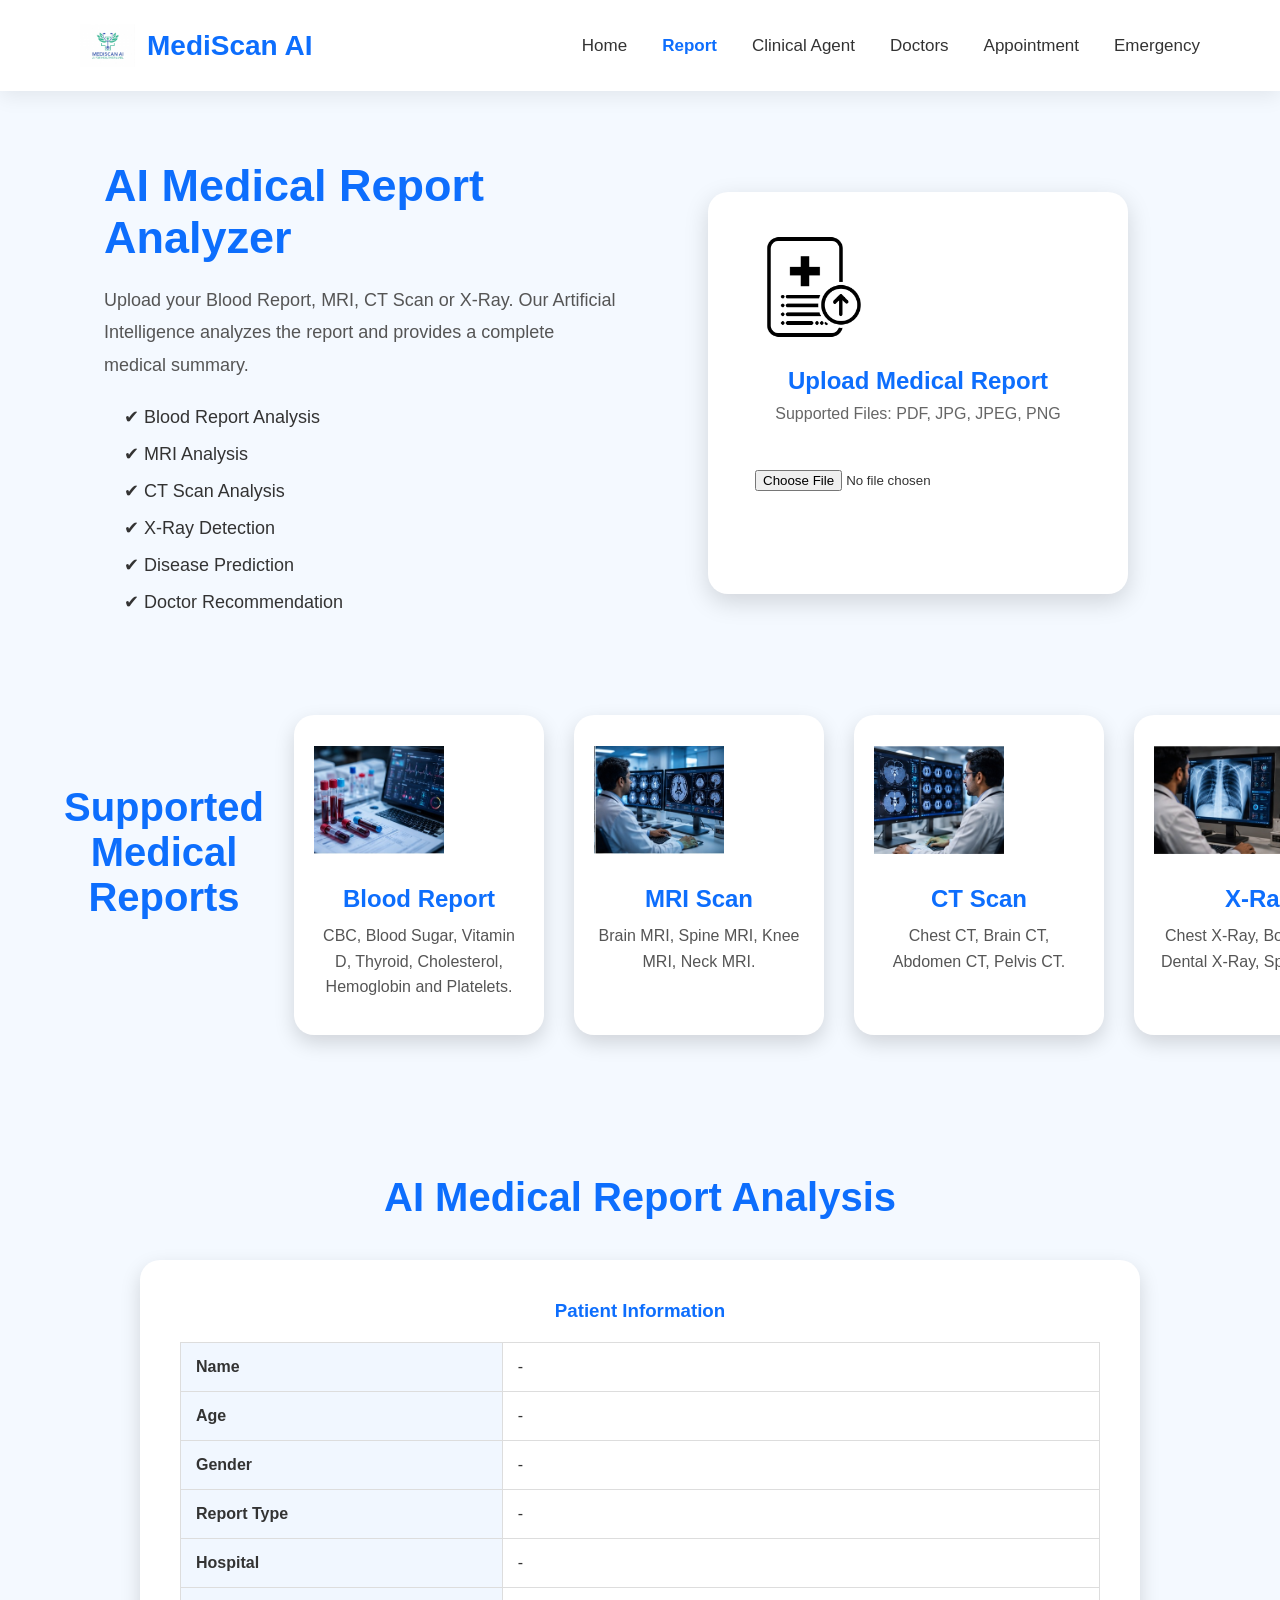
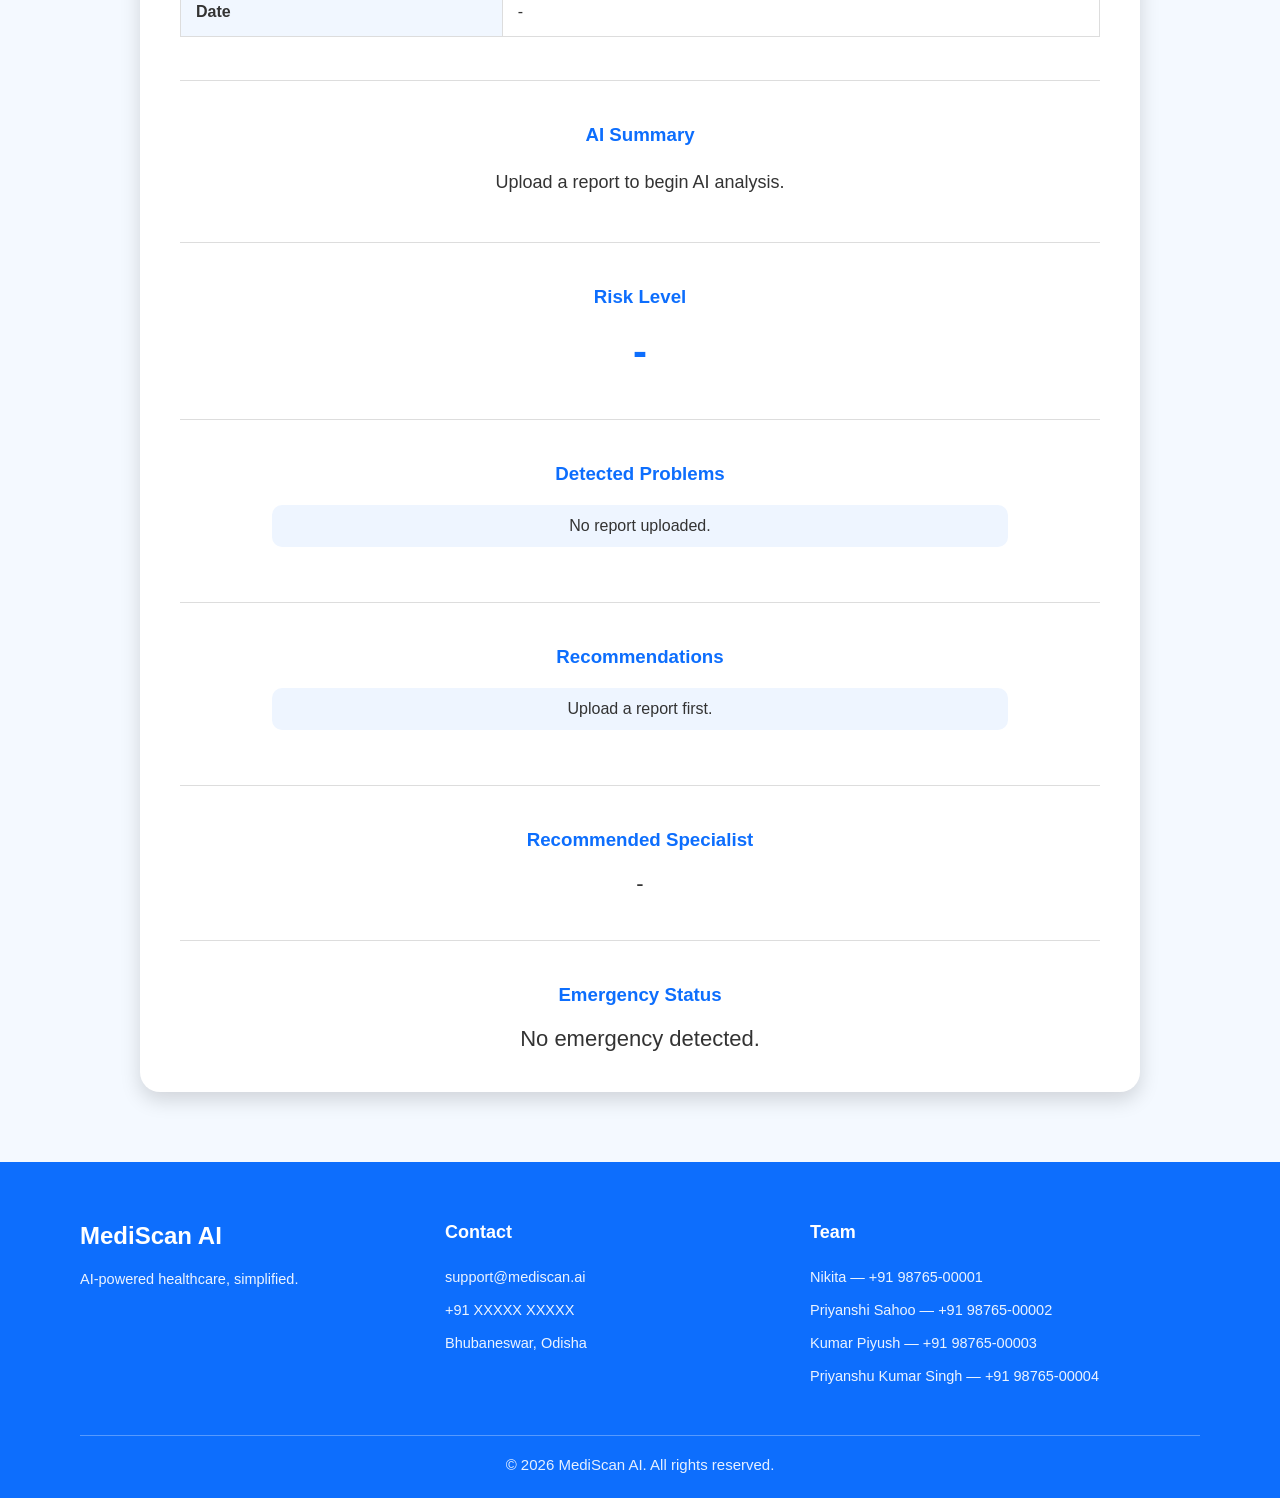
==== resources/static/report.html @ cd5c1b30 "Add MediScan AI project and Docker support" ====
<!DOCTYPE html>
<html lang="en">

<head>

<meta charset="UTF-8">
<meta name="viewport" content="width=device-width, initial-scale=1.0">

<title>MediScan AI | Report Analysis</title>

<link rel="stylesheet" href="css/style.css">
<link rel="stylesheet" href="css/report.css">
<link rel="stylesheet" href="css/animation.css">
<link rel="icon" href="images/favicon.jpg">

</head>

<body>

<!-- ================= NAVBAR ================= -->
<nav>
    <a href="index.html" class="logo">
        <img src="images/logo.png" alt="MediScan Logo">
        <h2>MediScan AI</h2>
    </a>
    <div class="menu">
        <a href="index.html">Home</a>
        <a href="report.html" class="active">Report</a>
        <a href="clinical-agent.html">Clinical Agent</a>
        <a href="doctor.html">Doctors</a>
        <a href="appointment.html">Appointment</a>
        <a href="emergency.html">Emergency</a>
    </div>
</nav>

<section class="report-hero">

<div class="report-left">

<h1>AI Medical Report Analyzer</h1>

<p>

Upload your Blood Report, MRI, CT Scan or X-Ray.

Our Artificial Intelligence analyzes the report and provides a complete medical summary.

</p>

<ul class="report-list">

<li>✔ Blood Report Analysis</li>

<li>✔ MRI Analysis</li>

<li>✔ CT Scan Analysis</li>

<li>✔ X-Ray Detection</li>

<li>✔ Disease Prediction</li>

<li>✔ Doctor Recommendation</li>

</ul>

</div>

<div class="report-right">

<div class="upload-card">

<img src="images/report-upload.png" alt="Upload">

<h2>Upload Medical Report</h2>

<p>

Supported Files:

PDF, JPG, JPEG, PNG

</p>

<input
type="file"
id="reportFile"
accept=".pdf,.jpg,.jpeg,.png"
onchange="showPatientForm()"
>

<br><br>

<div id="patientForm" style="display:none;">

<input
type="text"
id="patientNameInput"
placeholder="Patient Name">

<br><br>

<input
type="number"
id="patientAgeInput"
placeholder="Patient Age">

<br><br>

<select id="patientGenderInput">

<option value="">Select Gender</option>

<option>Male</option>

<option>Female</option>

<option>Other</option>

</select>

<br><br>

<button onclick="uploadReport()">

Analyze Report

</button>

</div>

<br>

<div id="loading" style="display:none;">

<h3>

Analyzing Report...

</h3>

</div>

</div>

</div>

</section>

<!-- ================= SUPPORTED MEDICAL REPORTS ================= -->

<section class="report-features">

    <h2 class="section-title">
        Supported Medical Reports
    </h2>

    <div class="report-container">

        <div class="report-box">
            <img src="images/blood-report-analysis.jpg" alt="Blood Report">
            <h3>Blood Report</h3>
            <p>
                CBC, Blood Sugar, Vitamin D,
                Thyroid, Cholesterol,
                Hemoglobin and Platelets.
            </p>
        </div>

        <div class="report-box">
            <img src="images/mri-scan-analysis.jpg" alt="MRI Scan">
            <h3>MRI Scan</h3>
            <p>
                Brain MRI,
                Spine MRI,
                Knee MRI,
                Neck MRI.
            </p>
        </div>

        <div class="report-box">
            <img src="images/ct-scan-analysis.jpg" alt="CT Scan">
            <h3>CT Scan</h3>
            <p>
                Chest CT,
                Brain CT,
                Abdomen CT,
                Pelvis CT.
            </p>
        </div>

        <div class="report-box">
            <img src="images/xray-analysis.jpg" alt="X-Ray">
            <h3>X-Ray</h3>
            <p>
                Chest X-Ray,
                Bone X-Ray,
                Dental X-Ray,
                Spine X-Ray.
            </p>
        </div>

    </div>

</section>


<!-- ================= AI ANALYSIS RESULT ================= -->

<section class="analysis-result">

    <h2 class="section-title">
        AI Medical Report Analysis
    </h2>

    <div class="result-card">

        <!-- Patient Information -->

        <div class="patient-info">

            <h3>Patient Information</h3>

            <table>

                <tr>
                    <td><b>Name</b></td>
                    <td id="patientName">-</td>
                </tr>

                <tr>
                    <td><b>Age</b></td>
                    <td id="patientAge">-</td>
                </tr>

                <tr>
                    <td><b>Gender</b></td>
                    <td id="patientGender">-</td>
                </tr>

                <tr>
                    <td><b>Report Type</b></td>
                    <td id="reportType">-</td>
                </tr>

                <tr>
                    <td><b>Hospital</b></td>
                    <td id="hospitalName">-</td>
                </tr>

                <tr>
                    <td><b>Date</b></td>
                    <td id="reportDate">-</td>
                </tr>

            </table>

        </div>

        <br>
        <hr>
        <br>

        <!-- AI Summary -->

        <div class="summary">

            <h3>AI Summary</h3>

            <p id="summary">
                Upload a report to begin AI analysis.
            </p>

        </div>

        <br>
        <hr>
        <br>

        <!-- Risk Level -->

        <div class="risk">

            <h3>Risk Level</h3>

            <h2 id="riskLevel">-</h2>

        </div>

        <br>
        <hr>
        <br>

        <!-- Problems -->

        <div class="problems">

            <h3>Detected Problems</h3>

            <ul id="problemList">

                <li>No report uploaded.</li>

            </ul>

        </div>

        <br>
        <hr>
        <br>

        <!-- Recommendations -->

        <div class="recommend">

            <h3>Recommendations</h3>

            <ul id="recommendList">

                <li>Upload a report first.</li>

            </ul>

        </div>

        <br>
        <hr>
        <br>

        <!-- Specialist -->

        <div class="doctor">

            <h3>Recommended Specialist</h3>

            <p id="doctorName">-</p>

        </div>

        <br>
        <hr>
        <br>

        <!-- Emergency -->

        <div class="emergency">

            <h3>Emergency Status</h3>

            <p id="emergencyStatus">

                No emergency detected.

            </p>

        </div>

    </div>

</section>
<!-- ================= FOOTER ================= -->
<footer>
    <div class="footer-container">
        <div class="footer-box">
            <h2>MediScan AI</h2>
            <p>AI-powered healthcare, simplified.</p>
        </div>

        <div class="footer-box">
            <h3>Contact</h3>
            <p>support@mediscan.ai</p>
            <p>+91 XXXXX XXXXX</p>
            <p>Bhubaneswar, Odisha</p>
        </div>

        <div class="footer-box">
            <h3>Team</h3>
            <p>Nikita — +91 98765-00001</p>
            <p>Priyanshi Sahoo — +91 98765-00002</p>
            <p>Kumar Piyush — +91 98765-00003</p>
            <p>Priyanshu Kumar Singh — +91 98765-00004</p>
        </div>
    </div>

    <hr>

    <p class="copyright">
        © 2026 MediScan AI. All rights reserved.
    </p>
</footer>

<script>

function showPatientForm() {
    document.getElementById("patientForm").style.display = "block";
}

async function uploadReport() {

    const file = document.getElementById("reportFile").files[0];
    const name = document.getElementById("patientNameInput").value.trim();
    const age = document.getElementById("patientAgeInput").value.trim();
    const gender = document.getElementById("patientGenderInput").value;

    if (!file) {
        alert("Please upload a report.");
        return;
    }

    if (name === "") {
        alert("Enter Patient Name");
        return;
    }

    if (age === "") {
        alert("Enter Patient Age");
        return;
    }

    if (gender === "") {
        alert("Select Gender");
        return;
    }

    document.getElementById("loading").style.display = "block";

    const formData = new FormData();
    formData.append("file", file);
    formData.append("name", name);
    formData.append("age", age);
    formData.append("gender", gender);

    try {

        const response = await fetch("/api/upload", {
            method: "POST",
            body: formData
        });

       let text = await response.text();

document.getElementById("loading").style.display = "none";

// Remove markdown if Groq returns ```json ... ```
text = text
    .replace(/```json/gi, "")
    .replace(/```/g, "")
    .trim();

let data;

try {

    data = JSON.parse(text);

} catch (e) {

    console.error("Invalid JSON:", text);

    document.getElementById("summary").innerHTML =
        "<span style='color:red;'>Invalid AI Response</span><br><pre>" +
        text +
        "</pre>";

    return;
}

        if (data.error) {

            document.getElementById("summary").innerHTML =
                "<span style='color:red;'>" + data.error + "</span>";

            return;
        }

        //--------------------------
        // Patient Information
        //--------------------------

        document.getElementById("patientName").innerText = name;
        document.getElementById("patientAge").innerText = age;
        document.getElementById("patientGender").innerText = gender;

        document.getElementById("reportType").innerText =
            data.reportType || file.name;

        document.getElementById("hospitalName").innerText =
            data.hospital || "AI Analysis";

        document.getElementById("reportDate").innerText =
            new Date().toLocaleDateString();

        //--------------------------
        // Summary
        //--------------------------

        document.getElementById("summary").innerText =
            data.summary || "No summary available.";

        //--------------------------
        // Risk Level
        //--------------------------

        let risk = data.riskLevel || "Unknown";

        let color = "green";
        let icon = "🟢";

        if (risk.toLowerCase() === "moderate") {
            color = "orange";
            icon = "🟡";
        }

        if (risk.toLowerCase() === "high") {
            color = "red";
            icon = "🔴";
        }

        if (risk.toLowerCase() === "critical") {
            color = "darkred";
            icon = "🚨";
        }

        const riskBox = document.getElementById("riskLevel");

        riskBox.innerHTML = icon + " " + risk;
        riskBox.style.color = color;

        //--------------------------
        // Problems
        //--------------------------

        let problemHTML = "";

        if (Array.isArray(data.problems)) {

            data.problems.forEach(function(problem){

                problemHTML += "<li>⚠ " + problem + "</li>";

            });

        } else {

            problemHTML = "<li>No problems detected.</li>";

        }

        document.getElementById("problemList").innerHTML = problemHTML;

        //--------------------------
        // Recommendations
        //--------------------------

        let recHTML = "";

        if (Array.isArray(data.recommendations)) {

            data.recommendations.forEach(function(rec){

                recHTML += "<li>✅ " + rec + "</li>";

            });

        } else {

            recHTML = "<li>Consult your doctor.</li>";

        }

        document.getElementById("recommendList").innerHTML = recHTML;

        //--------------------------
        // Specialist
        //--------------------------

        document.getElementById("doctorName").innerText =
            data.specialist || "General Physician";

        //--------------------------
        // Emergency
        //--------------------------

        const emergencyBox =
            document.getElementById("emergencyStatus");

        let emergency =
            data.emergencyStatus || "Normal";

        emergencyBox.innerText = emergency;

        if (
            emergency.toLowerCase().includes("critical") ||
            emergency.toLowerCase().includes("emergency")
        ) {

            emergencyBox.style.color = "red";
            emergencyBox.style.fontWeight = "bold";

        } else {

            emergencyBox.style.color = "green";

        }

        //--------------------------
        // Scroll to Results
        //--------------------------

        document.querySelector(".analysis-result")
        .scrollIntoView({
            behavior: "smooth"
        });

    }

    catch (err) {

        document.getElementById("loading").style.display = "none";

        document.getElementById("summary").innerHTML =
            "<span style='color:red;'>Unable to connect to Spring Boot Server.</span>";

        console.error(err);
    }

}

</script>

</body>
</html>
---- resources/static/css/style.css ----
/* ================= GOOGLE FONT ================= */

@import url('https://fonts.googleapis.com/css2?family=Poppins:wght@300;400;500;600;700;800&display=swap');

/* ================= RESET ================= */

*{
    margin:0;
    padding:0;
    box-sizing:border-box;
    scroll-behavior:smooth;
}

body{
    font-family:'Poppins',sans-serif;
    background:#f4f9ff;
    color:#222;
    overflow-x:hidden;
}

img{
    max-width:100%;
    display:block;
}

/* ================= NAVBAR ================= */

nav{

    width:100%;

    display:flex;

    justify-content:space-between;

    align-items:center;

    padding:18px 80px;

    background:#ffffff;

    position:fixed;

    top:0;

    left:0;

    z-index:1000;

    box-shadow:0 5px 20px rgba(0,0,0,.08);

}

.logo{
    display:flex;
    align-items:center;
    gap:12px;
    text-decoration:none;
}

.logo img{
    width:55px;
    height:55px;
    object-fit:contain;
}

.logo h2{
    font-size:28px;
    color:#0d6efd;
    font-weight:700;
    text-decoration:none;
}

.menu{
    display:flex;
    align-items:center;
    gap:35px;
}

.menu a{
    text-decoration:none;
    color:#333;
    font-size:17px;
    font-weight:500;
    transition:.3s;
    position:relative;
}

.menu a:hover,
.menu a.active{
    color:#0d6efd;
    font-weight:600;
}

/* ================= HERO ================= */

.hero{

    width:100%;

    min-height:100vh;

    display:flex;

    justify-content:space-between;

    align-items:center;

    padding:130px 80px 80px;

}

.left{

    width:50%;

}

.right{

    width:45%;

    display:flex;

    justify-content:center;

}

.right img{

    width:500px;

    animation:float 4s ease-in-out infinite;

}

.badge{

    display:inline-block;

    padding:10px 22px;

    background:#e7f1ff;

    color:#0d6efd;

    border-radius:50px;

    font-size:15px;

    font-weight:600;

    margin-bottom:20px;

}

.left h1{

    font-size:58px;

    line-height:1.2;

    color:#0d6efd;

    margin-bottom:25px;

}

.left p{

    font-size:20px;

    color:#555;

    line-height:1.8;

}

.hero-buttons{

    margin-top:35px;

    display:flex;

    gap:20px;

}

button{

    padding:16px 35px;

    border:none;

    border-radius:50px;

    background:#0d6efd;

    color:white;

    font-size:17px;

    cursor:pointer;

    transition:.3s;

}

button:hover{

    transform:translateY(-5px);

    background:#084298;

}

.outline{

    background:white;

    color:#0d6efd;

    border:2px solid #0d6efd;

}

.outline:hover{

    background:#0d6efd;

    color:white;

}

/* ================= FEATURES ================= */

.features{

    width:90%;

    margin:auto;

    padding:70px 0;

    display:grid;

    grid-template-columns:repeat(4,1fr);

    gap:30px;

}

.box{

    background:white;

    border-radius:20px;

    padding:35px;

    text-align:center;

    box-shadow:0 10px 30px rgba(0,0,0,.08);

    transition:.4s;

}

.box:hover{

    transform:translateY(-10px);

}

.box img{

    width:90px;

    height:90px;

    margin:auto;

    margin-bottom:20px;

}

.box h3{

    color:#0d6efd;

    margin-bottom:15px;

    font-size:24px;

}

.box p{

    color:#666;

    line-height:1.8;

}

/* ================= FLOAT ANIMATION ================= */

@keyframes float{

0%{

transform:translateY(0px);

}

50%{

transform:translateY(-15px);

}

100%{

transform:translateY(0px);

}

}
/* ================= STATISTICS ================= */

.stats{

    width:100%;

    padding:80px;

    background:linear-gradient(135deg,#0d6efd,#1e88ff);

    display:grid;

    grid-template-columns:repeat(4,1fr);

    gap:30px;

    text-align:center;

}

.stat{

    color:white;

}

.stat h1{

    font-size:60px;

    font-weight:700;

    margin-bottom:10px;

}

.stat p{

    font-size:18px;

    opacity:.9;

}

/* ================= WHY CHOOSE US ================= */

.why{

    padding:90px 80px;

    text-align:center;

    background:#ffffff;

}

.why h2{

    font-size:42px;

    color:#0d6efd;

    margin-bottom:60px;

}

.why-container{

    display:grid;

    grid-template-columns:repeat(3,1fr);

    gap:35px;

}

.why-card{

    background:#fff;

    border-radius:25px;

    padding:35px;

    box-shadow:0 10px 30px rgba(0,0,0,.08);

    transition:.4s;

}

.why-card:hover{

    transform:translateY(-10px);

    box-shadow:0 20px 40px rgba(0,0,0,.15);

}

.why-card img{

    width:100px;

    height:100px;

    margin:auto;

    margin-bottom:20px;

}

.why-card h3{

    color:#0d6efd;

    font-size:24px;

    margin-bottom:15px;

}

.why-card p{

    color:#666;

    line-height:1.8;

}

/* ================= HOW IT WORKS ================= */

.works{

    padding:90px 80px;

    background:#f7fbff;

    text-align:center;

}

.works h2{

    font-size:42px;

    color:#0d6efd;

    margin-bottom:60px;

}

.works-container{

    display:grid;

    grid-template-columns:repeat(4,1fr);

    gap:30px;

}

.work{

    background:white;

    padding:35px;

    border-radius:20px;

    box-shadow:0 10px 25px rgba(0,0,0,.08);

    transition:.4s;

}

.work:hover{

    transform:translateY(-10px);

}

.work h1{

    width:65px;

    height:65px;

    margin:auto;

    margin-bottom:20px;

    border-radius:50%;

    background:#0d6efd;

    color:white;

    display:flex;

    justify-content:center;

    align-items:center;

    font-size:28px;

}

.work img{

    width:90px;

    height:90px;

    margin:auto;

    margin-bottom:20px;

}

.work h3{

    color:#0d6efd;

    margin-bottom:15px;

    font-size:24px;

}

.work p{

    color:#666;

    line-height:1.8;

}
/* ================= DEPARTMENTS ================= */

.departments{

    padding:90px 80px;

    background:#eef7ff;

    text-align:center;

}

.departments h2{

    font-size:42px;

    color:#0d6efd;

    margin-bottom:60px;

}

.dept-container{

    display:grid;

    grid-template-columns:repeat(4,1fr);

    gap:30px;

}

.dept{

    background:#fff;

    padding:35px;

    border-radius:20px;

    box-shadow:0 10px 25px rgba(0,0,0,.08);

    transition:.4s;

}

.dept:hover{

    transform:translateY(-10px);

}

.dept img{

    width:90px;

    height:90px;

    margin:auto;

    margin-bottom:20px;

}

.dept h3{

    color:#0d6efd;

    font-size:22px;

}

/* ================= AI ASSISTANT ================= */

.assistant{

    padding:100px 80px;

    display:flex;

    justify-content:space-between;

    align-items:center;

    gap:60px;

}

.assistant-left{

    flex:1;

    text-align:center;

}

.assistant-left img{

    width:450px;

    max-width:100%;

    animation:float 4s ease-in-out infinite;

}

.assistant-right{

    flex:1;

}

.assistant-right h2{

    font-size:45px;

    color:#0d6efd;

    margin-bottom:20px;

}

.assistant-right p{

    font-size:20px;

    line-height:1.8;

    color:#555;

    margin-bottom:30px;

}

/* ================= FOOTER ================= */

footer{

    background:#0d6efd;

    color:white;

    padding:60px 80px 25px;

    width:100%;

}

.footer-container{

    display:grid;

    grid-template-columns:1fr 1fr 1.2fr;

    gap:40px;

    max-width:1200px;

    margin:0 auto;

}

.footer-box h2{

    margin-bottom:15px;

    font-size:24px;

    color:white;

}

.footer-box h3{

    margin-bottom:20px;

    font-size:18px;

    color:white;

}

.footer-box p{

    line-height:2;

    font-size:14.5px;

    color:rgba(255,255,255,0.92);

    margin:4px 0;

}

.footer-box a{

    color:white;

    text-decoration:none;

    line-height:2;

}

.footer-box a:hover{

    text-decoration:underline;

}

footer hr{

    margin:40px auto 20px;

    border:0;

    height:1px;

    background:rgba(255,255,255,.3);

    max-width:1200px;

}

.copyright{

    text-align:center;

    font-size:15px;

    color:rgba(255,255,255,0.9);

}

/* ================= RESPONSIVE ================= */

@media(max-width:1100px){

.hero{

    flex-direction:column;

    text-align:center;

    gap:50px;

}

.left,

.right{

    width:100%;

}

.features{

    grid-template-columns:repeat(2,1fr);

}

.stats{

    grid-template-columns:repeat(2,1fr);

}

.why-container{

    grid-template-columns:repeat(2,1fr);

}

.works-container{

    grid-template-columns:repeat(2,1fr);

}

.dept-container{

    grid-template-columns:repeat(2,1fr);

}

.assistant{

    flex-direction:column;

    text-align:center;

}

.footer-container{

    grid-template-columns:1fr;

    text-align:center;

}

}

@media(max-width:768px){

nav{

    padding:20px;

    flex-direction:column;

}

.menu{

    flex-wrap:wrap;

    justify-content:center;

    gap:15px;

    margin-top:15px;

}

.hero{

    padding:120px 20px 60px;

}

.left h1{

    font-size:38px;

}

.left p{

    font-size:17px;

}

.hero-buttons{

    justify-content:center;

    flex-wrap:wrap;

}

.features,

.stats,

.why-container,

.works-container,

.dept-container{

    grid-template-columns:1fr;

}

.section{

    padding:60px 20px;

}

.why,

.works,

.departments,

.assistant{

    padding:70px 20px;

}

.assistant-right h2{

    font-size:34px;

}

.assistant-right p{

    font-size:17px;

}

.right img{

    width:320px;

}

.logo img{

    width:45px;

    height:45px;

}

.logo h2{

    font-size:22px;

}

button{

    width:100%;

    max-width:280px;

}

}
/*================ REPORT PAGE =================*/

.report-hero{
    width:100%;
    max-width:1200px;
    margin:50px auto;
    display:flex;
    justify-content:space-between;
    align-items:center;
    gap:60px;
    padding:40px;
}

.report-left{
    flex:1;
}

.report-left h1{
    font-size:48px;
    color:#0d6efd;
    margin-bottom:20px;
}

.report-left p{
    font-size:18px;
    color:#555;
    line-height:1.8;
    margin-bottom:25px;
}

.report-left ul{
    list-style:none;
    padding:0;
}

.report-left li{
    font-size:18px;
    margin:15px 0;
    color:#333;
}

.report-right{
    flex:1;
    display:flex;
    justify-content:center;
}

.upload-card{
    width:420px;
    background:#fff;
    padding:35px;
    border-radius:20px;
    text-align:center;
    box-shadow:0 10px 25px rgba(0,0,0,.15);
}

.upload-card img{
    width:120px;
    height:120px;
    object-fit:contain;
    margin-bottom:20px;
}

.upload-card h2{
    color:#0d6efd;
    margin-bottom:10px;
}

.upload-card p{
    color:#666;
    margin-bottom:20px;
}

.upload-card input{
    width:100%;
    margin-bottom:20px;
}

.upload-card button{
    background:#0d6efd;
    color:#fff;
    border:none;
    padding:14px 35px;
    border-radius:30px;
    cursor:pointer;
    font-size:17px;
}

.upload-card button:hover{
    background:#0957d8;
}

/*================ FEATURES =================*/

.report-features{
    max-width:1200px;
    margin:60px auto;
    display:grid;
    grid-template-columns:repeat(4,1fr);
    gap:30px;
}

.report-features .box{
    background:#fff;
    padding:30px;
    border-radius:20px;
    text-align:center;
    box-shadow:0 10px 20px rgba(0,0,0,.1);
}

.report-features .box img{
    width:100px;
    height:100px;
    object-fit:cover;
    border-radius:15px;
    margin-bottom:20px;
}

.report-features .box h3{
    color:#0d6efd;
    margin-bottom:10px;
}

.report-features .box p{
    color:#666;
    line-height:1.6;
}

/*================ WORKS =================*/

.works{
    padding:80px 20px;
    background:#f5f9ff;
}

.works h2{
    text-align:center;
    font-size:40px;
    color:#0d6efd;
    margin-bottom:50px;
}

.works-container{
    max-width:1200px;
    margin:auto;
    display:grid;
    grid-template-columns:repeat(4,1fr);
    gap:30px;
}

.work{
    background:#fff;
    padding:30px;
    border-radius:20px;
    text-align:center;
    box-shadow:0 10px 20px rgba(0,0,0,.1);
}

.work h1{
    color:#0d6efd;
    font-size:42px;
}

.work img{
    width:90px;
    height:90px;
    object-fit:cover;
    border-radius:12px;
    margin:15px 0;
}

.work h3{
    color:#0d6efd;
    margin-bottom:10px;
}

.work p{
    color:#666;
}

/*================ SAMPLE REPORT =================*/

.sample-report{
    padding:80px 20px;
}

.sample-report h2{
    text-align:center;
    color:#0d6efd;
    font-size:40px;
    margin-bottom:50px;
}

.sample-container{
    max-width:1100px;
    margin:auto;
    display:flex;
    align-items:center;
    gap:60px;
    background:#fff;
    padding:40px;
    border-radius:20px;
    box-shadow:0 10px 20px rgba(0,0,0,.1);
}

.sample-left img{
    width:420px;
    border-radius:15px;
}

.sample-right{
    flex:1;
}

.sample-right h3{
    color:#0d6efd;
    font-size:30px;
}

.sample-right p{
    font-size:18px;
    margin:12px 0;
}

.sample-right button{
    margin-top:20px;
    padding:14px 35px;
    background:#0d6efd;
    color:#fff;
    border:none;
    border-radius:30px;
    cursor:pointer;
}

/*================ FAQ =================*/

.faq{
    padding:80px 20px;
    background:#f7fbff;
}

.faq h2{
    text-align:center;
    color:#0d6efd;
    font-size:40px;
    margin-bottom:50px;
}

.faq-container{
    max-width:1100px;
    margin:auto;
    display:grid;
    grid-template-columns:repeat(3,1fr);
    gap:25px;
}

.faq-box{
    background:#fff;
    padding:30px;
    border-radius:20px;
    box-shadow:0 10px 20px rgba(0,0,0,.1);
}

.faq-box h3{
    color:#0d6efd;
    margin-bottom:15px;
}

.faq-box p{
    color:#555;
    line-height:1.7;
}

/*================ CTA =================*/

.cta{
    text-align:center;
    padding:80px 20px;
}

.cta h2{
    color:#0d6efd;
    font-size:40px;
}

.cta p{
    margin:20px auto;
    max-width:700px;
    font-size:18px;
    color:#555;
}

.cta button{
    padding:15px 40px;
    background:#0d6efd;
    color:#fff;
    border:none;
    border-radius:30px;
    font-size:18px;
}

/*================ RESPONSIVE =================*/

@media(max-width:992px){

.report-hero,
.sample-container{
    flex-direction:column;
    text-align:center;
}

.report-features,
.works-container,
.faq-container{
    grid-template-columns:repeat(2,1fr);
}

}

@media(max-width:768px){

.report-features,
.works-container,
.faq-container{
    grid-template-columns:1fr;
}

.report-left h1{
    font-size:34px;
}

.sample-left img{
    width:100%;
}

.upload-card{
    width:100%;
}

}
/* ================= SUPPORTED REPORTS ================= */

.report-features{

    width:90%;

    margin:70px auto;

}

.report-container{

    display:flex;

    justify-content:center;

    align-items:stretch;

    gap:30px;

    flex-wrap:nowrap;

}

.report-box{

    width:250px;

    height:320px;

    background:#fff;

    border-radius:20px;

    text-align:center;

    padding:20px;

    box-shadow:0 8px 20px rgba(0,0,0,.15);

    transition:.3s;

}

.report-box:hover{

    transform:translateY(-10px);

    box-shadow:0 12px 30px rgba(0,0,0,.25);

}

.report-box img{

    width:130px;

    height:130px;

    object-fit:contain;

    margin-bottom:20px;

}

.report-box h3{

    color:#0d6efd;

    margin-bottom:10px;

    font-size:24px;

}

.report-box p{

    font-size:16px;

    line-height:1.6;

    color:#555;

}

@keyframes spin {
    0% { transform: rotate(0deg); }
    100% { transform: rotate(360deg); }
}
---- resources/static/css/report.css ----
/* ===========================
   REPORT PAGE
=========================== */

body{
    font-family:Arial,sans-serif;
    background:#f4f9ff;
    color:#333;
}

/* ===========================
   HERO
=========================== */

.report-hero{

    width:90%;
    margin:120px auto 50px;

    display:flex;
    justify-content:space-between;
    align-items:center;
    flex-wrap:wrap;

    gap:40px;

}

.report-left{

    flex:1;

}

.report-left h1{

    font-size:45px;

    color:#0d6efd;

    margin-bottom:20px;

}

.report-left p{

    font-size:18px;

    line-height:1.8;

}

.report-list{

    margin-top:25px;
    margin-left:20px;

}

.report-list li{

    margin-bottom:12px;
    font-size:18px;

}

/* ===========================
   UPLOAD CARD
=========================== */

.report-right{

    flex:1;
    display:flex;
    justify-content:center;

}

.upload-card{

    width:420px;

    background:#fff;

    padding:35px;

    border-radius:20px;

    text-align:center;

    box-shadow:0 8px 25px rgba(0,0,0,.15);

}

.upload-card img{

    width:140px;

    margin-bottom:20px;

}

.upload-card h2{

    color:#0d6efd;

    margin-bottom:10px;

}

.upload-card p{

    margin-bottom:20px;

}

.upload-card input{

    width:100%;

    padding:12px;

    margin-top:15px;

}

.upload-card button{

    margin-top:20px;

    width:100%;

    padding:15px;

    border:none;

    border-radius:10px;

    background:#0d6efd;

    color:white;

    font-size:18px;

    cursor:pointer;

}

.upload-card button:hover{

    background:#084298;

}

/* ===========================
   PATIENT FORM
=========================== */

#patientForm{

    margin-top:25px;

    display:none;

}

#patientForm input,
#patientForm select{

    width:100%;

    padding:12px;

    margin:10px 0;

    border:1px solid #ccc;

    border-radius:8px;

}

/* ===========================
   LOADING
=========================== */

#loading{

    margin-top:20px;

    color:#0d6efd;

    font-weight:bold;

    font-size:22px;

    text-align:center;

}

/* ===========================
   SECTION TITLE
=========================== */

.section-title{

    text-align:center;

    font-size:40px;

    color:#0d6efd;

    margin:70px 0 40px;

}

/* ===========================
   REPORT TYPES
=========================== */

.report-features{

    width:90%;

    margin:auto;

}

.features{

    display:flex;

    justify-content:center;

    gap:30px;

    flex-wrap:wrap;

}

.box{

    width:250px;

    background:white;

    padding:25px;

    text-align:center;

    border-radius:20px;

    box-shadow:0 5px 15px rgba(0,0,0,.15);

    transition:.3s;

}

.box:hover{

    transform:translateY(-10px);

}

.box img{

    width:100px;

    height:100px;

    object-fit:contain;

    margin-bottom:15px;

}

.box h3{

    color:#0d6efd;

    margin-bottom:10px;

}

/* ===========================
   AI RESULT
=========================== */

.analysis-result{

    padding:70px 20px;

}

.result-card{

    width:85%;

    max-width:1000px;

    margin:auto;

    background:white;

    padding:40px;

    border-radius:20px;

    box-shadow:0 8px 20px rgba(0,0,0,.15);

}

.result-card h3{

    color:#0d6efd;

    text-align:center;

    margin-bottom:20px;

}

.result-card hr{

    margin:25px 0;

    border:none;

    height:1px;

    background:#ddd;

}

/* ===========================
   TABLE
=========================== */

.patient-info table{

    width:100%;

    border-collapse:collapse;

}

.patient-info td{

    border:1px solid #ddd;

    padding:15px;

}

.patient-info td:first-child{

    background:#f1f7ff;

    width:35%;

    font-weight:bold;

}

/* ===========================
   SUMMARY
=========================== */

.summary{

    text-align:center;

}

.summary p{

    font-size:18px;

    line-height:1.8;

}

/* ===========================
   RISK
=========================== */

.risk{

    text-align:center;

}

#riskLevel{

    font-size:42px;

    margin-top:15px;

    color:#0d6efd;

}

/* ===========================
   LISTS
=========================== */

.problems,
.recommend{

    text-align:center;

}

.problems ul,
.recommend ul{

    list-style:none;

    padding:0;

}

.problems li,
.recommend li{

    background:#eef5ff;

    margin:12px auto;

    padding:12px;

    width:80%;

    border-radius:10px;

}

/* ===========================
   DOCTOR
=========================== */

.doctor,
.emergency{

    text-align:center;

}

.doctor p,
.emergency p{

    font-size:22px;

    margin-top:15px;

}

/* ===========================
   SAMPLE REPORT
=========================== */

.sample-container{

    width:90%;

    margin:60px auto;

    display:flex;

    justify-content:center;

    align-items:center;

    gap:50px;

    flex-wrap:wrap;

}

.sample-image img{

    width:350px;

    border-radius:20px;

}

.sample-content{

    max-width:500px;

}

.sample-content h3{

    color:#0d6efd;

    margin-bottom:20px;

}

/* ===========================
   FAQ
=========================== */

.faq-container{

    width:90%;

    margin:auto;

    display:flex;

    justify-content:center;

    gap:30px;

    flex-wrap:wrap;

}

.faq-box{

    width:300px;

    background:white;

    padding:25px;

    border-radius:20px;

    box-shadow:0 5px 15px rgba(0,0,0,.15);

}

.faq-box h3{

    color:#0d6efd;

    margin-bottom:15px;

}

/* ===========================
   CTA
=========================== */

.cta{

    text-align:center;

    padding:80px 20px;

    background:#0d6efd;

    color:white;

}

.cta h2{

    font-size:40px;

    margin-bottom:20px;

}

.cta p{

    font-size:20px;

}

.cta button{

    margin-top:30px;

    padding:15px 40px;

    background:white;

    color:#0d6efd;

    border:none;

    border-radius:10px;

    cursor:pointer;

    font-size:18px;

}

/* ===========================
   FOOTER
/* ===========================
   RESPONSIVE
=========================== */

@media(max-width:768px){

.report-hero{

flex-direction:column;

}

.report-left{

text-align:center;

}

.upload-card{

width:100%;

}

.result-card{

width:95%;

padding:20px;

}

.patient-info td{

font-size:15px;

}

.box{

width:90%;

}

.sample-container{

flex-direction:column;

}

.sample-image img{

width:100%;

}

}
/* ================= WHY CHOOSE US ================= */

.why{

    padding:80px 20px;

    background:#f8fbff;

}

.why-container{

    width:90%;

    margin:auto;

    display:flex;

    justify-content:center;

    gap:30px;

    flex-wrap:wrap;

}

.why-card{

    width:320px;

    background:white;

    padding:30px;

    text-align:center;

    border-radius:20px;

    box-shadow:0 8px 20px rgba(0,0,0,.12);

    transition:.3s;

}

.why-card:hover{

    transform:translateY(-10px);

}

.why-card img{

    width:120px;

    height:120px;

    object-fit:contain;

    margin-bottom:20px;

}

.why-card h3{

    color:#0d6efd;

    margin-bottom:15px;

}

.why-card p{

    line-height:1.8;

}
/* ================= AI ASSISTANT ================= */

.assistant{

    width:90%;

    margin:80px auto;

    display:flex;

    justify-content:space-between;

    align-items:center;

    flex-wrap:wrap;

    gap:40px;

}

.assistant-left{

    flex:1;

    text-align:center;

}

.assistant-left img{

    width:400px;

    max-width:100%;

}

.assistant-right{

    flex:1;

}

.assistant-right h2{

    font-size:42px;

    color:#0d6efd;

    margin-bottom:20px;

}

.assistant-right p{

    font-size:18px;

    line-height:1.8;

    margin-bottom:30px;

}
/* ================= REPORT STATUS ================= */

.success{

    color:green;

    font-weight:bold;

    margin:10px 0;

}

.warning{

    color:#ff9800;

    font-weight:bold;

    margin:10px 0;

}

.danger{

    color:red;

    font-weight:bold;

    margin:10px 0;

}
/* ================= BUTTON EFFECT ================= */

.btn{

    background:#0d6efd;

    color:white;

    padding:15px 30px;

    border:none;

    border-radius:30px;

    cursor:pointer;

    transition:.3s;

}

.btn:hover{

    background:#084298;

    transform:scale(1.05);

}
/* ================= ANIMATION ================= */

.fade{

    animation:fade .8s ease-in-out;

}

@keyframes fade{

0%{

opacity:0;

transform:translateY(30px);

}

100%{

opacity:1;

transform:translateY(0);

}

}
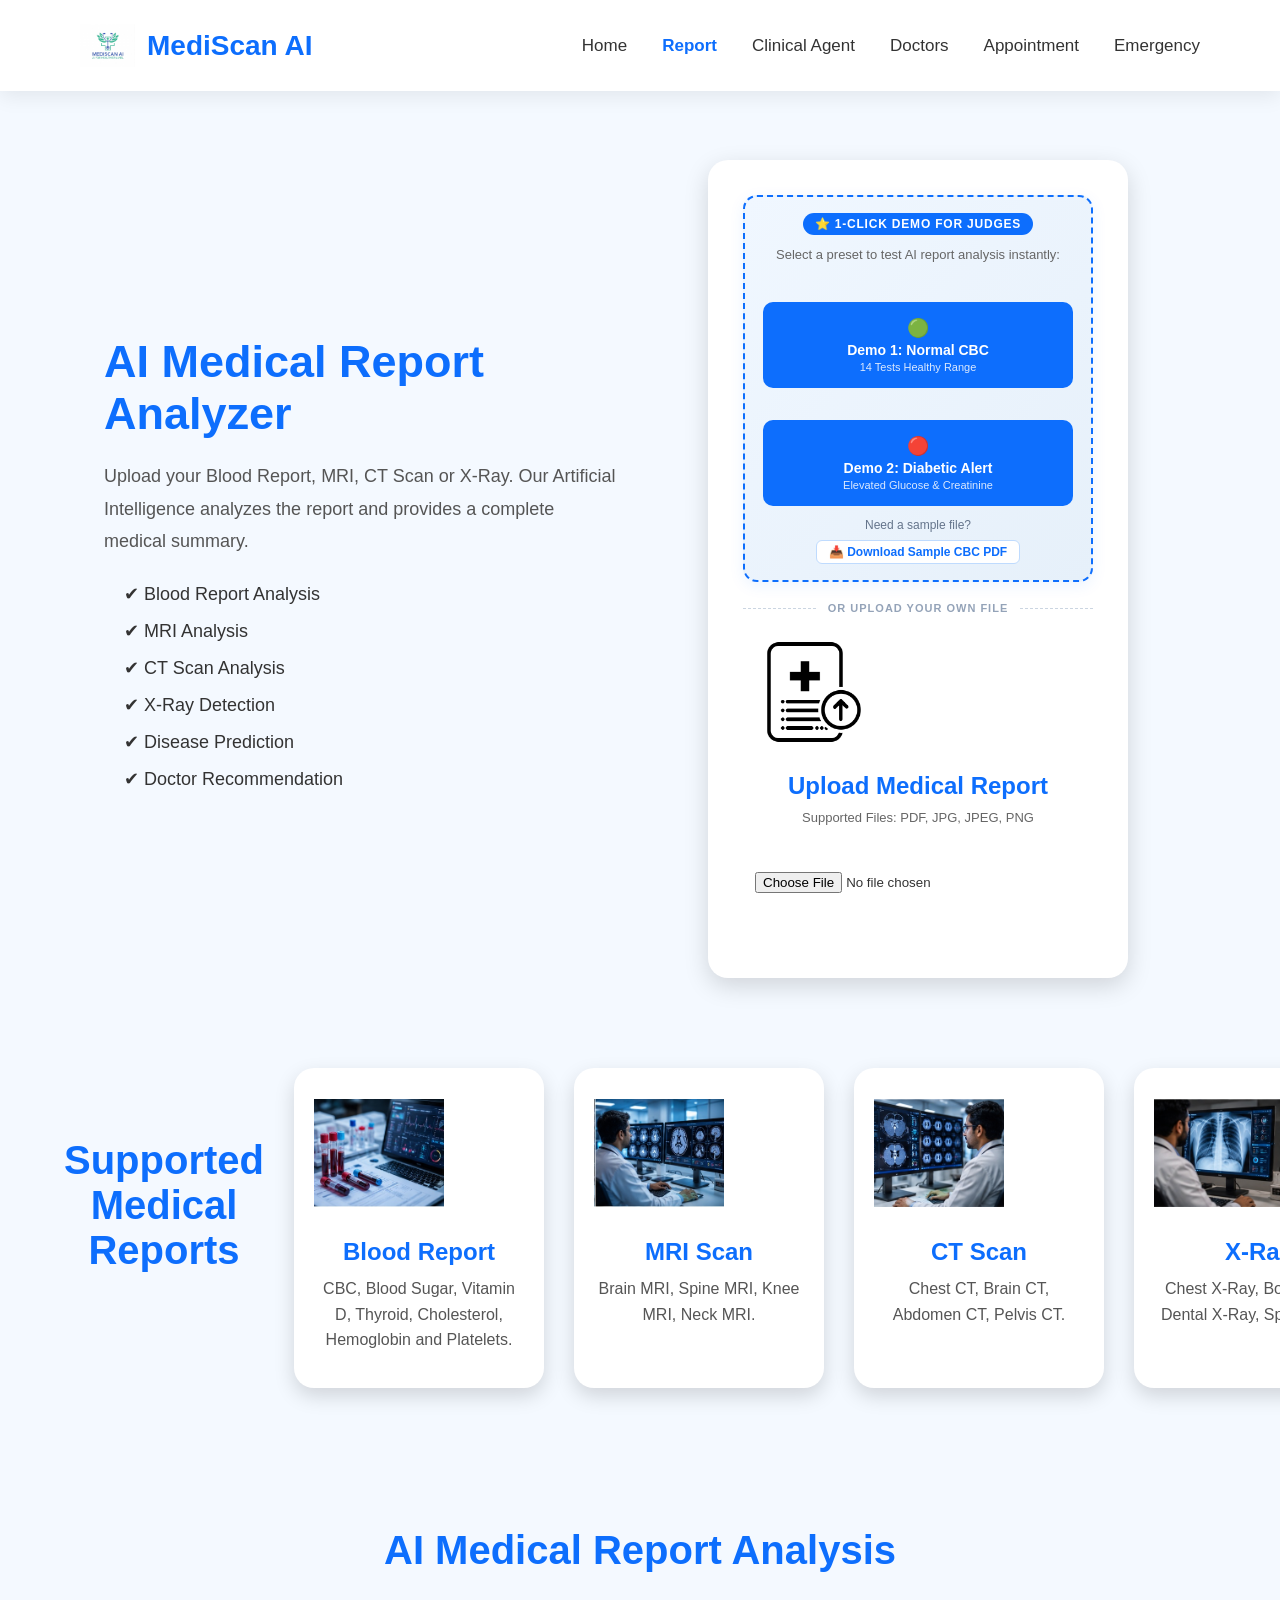
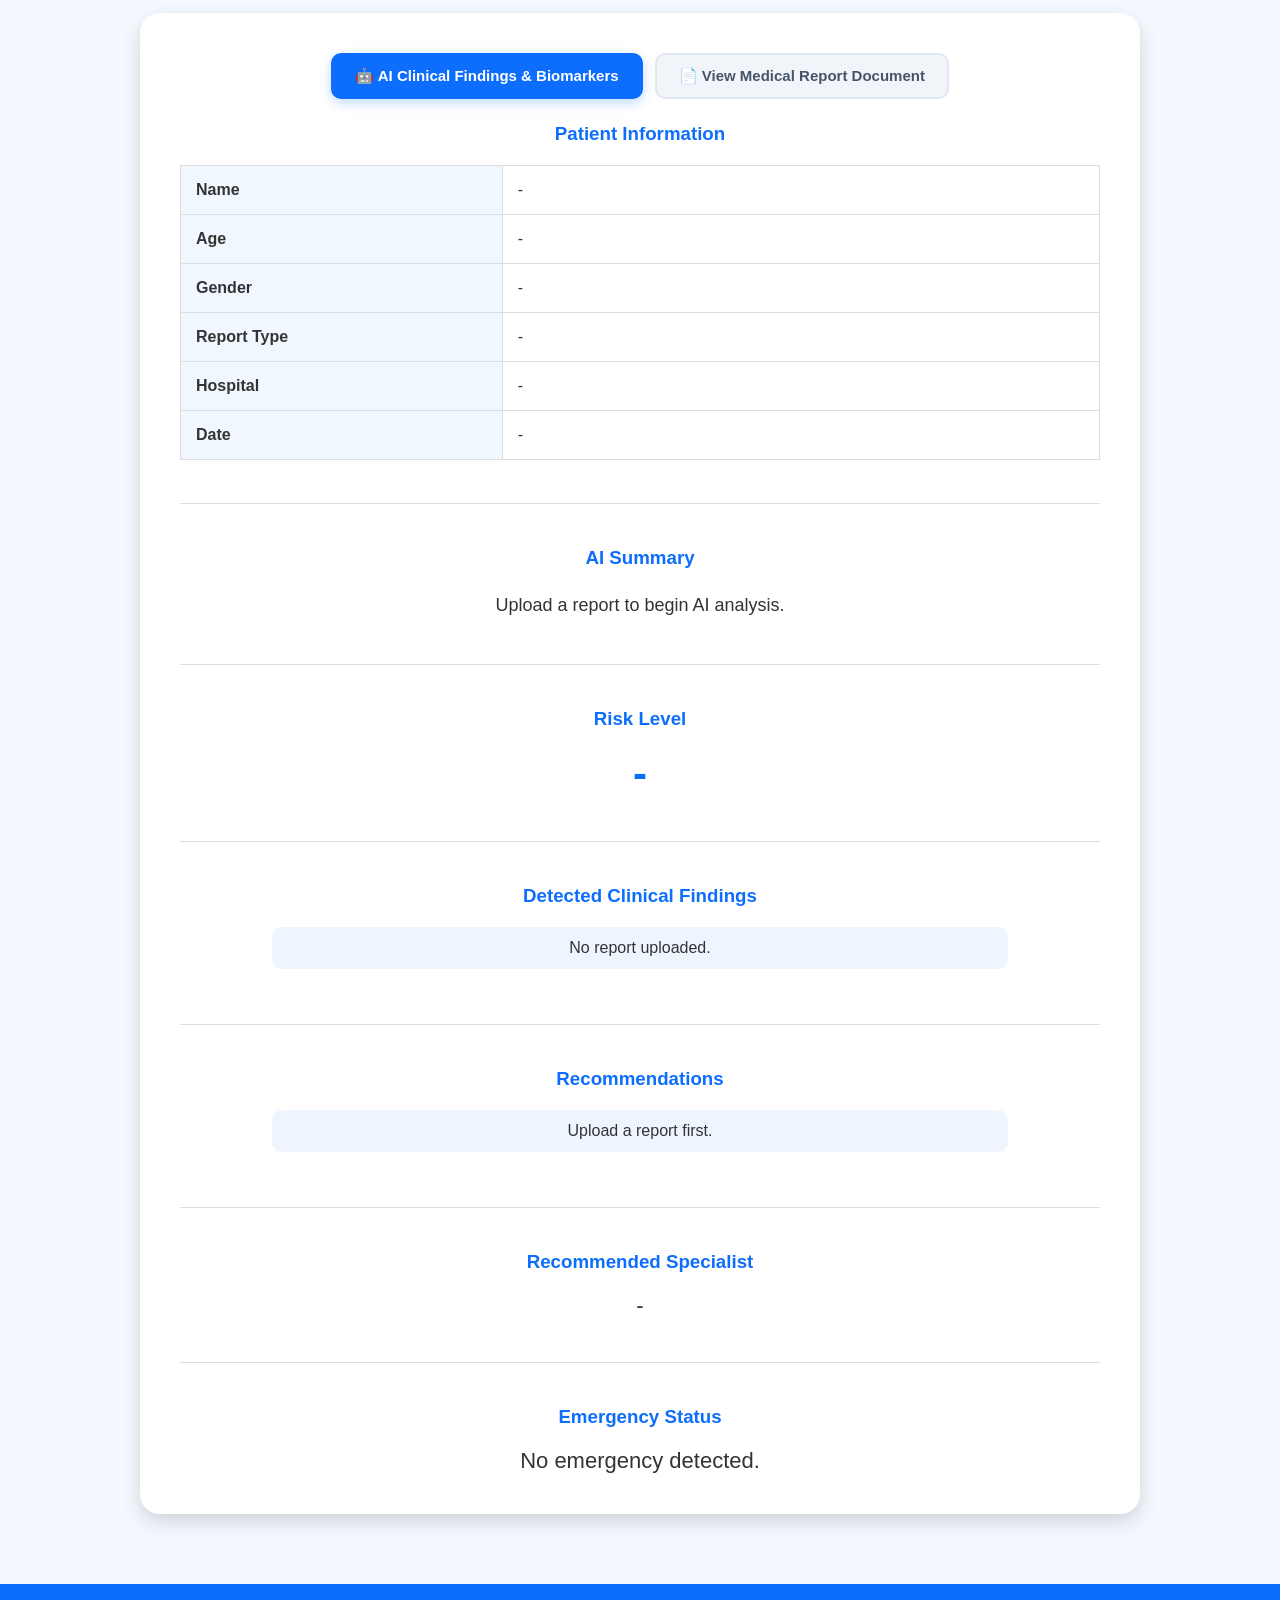
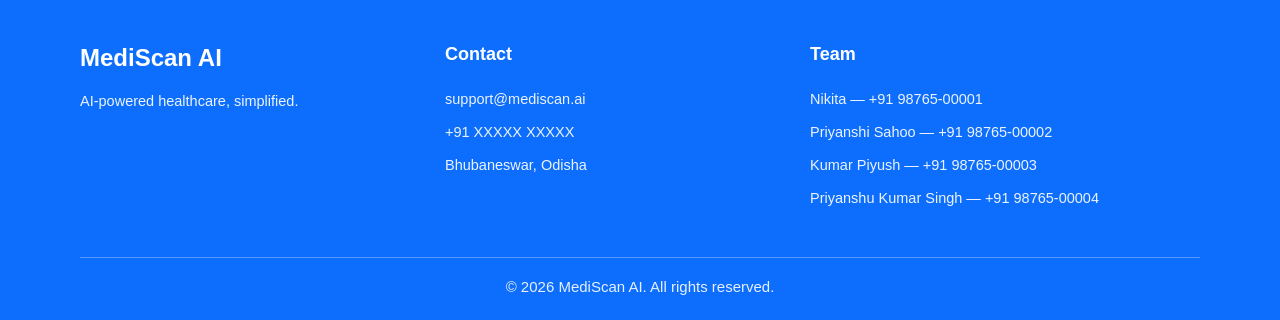
==== commit 22ffe16b: "Add judge demo report presets, medical document viewer, and doctor location filtering" ====
--- a/resources/static/report.html
+++ b/resources/static/report.html
@@ -69,16 +69,36 @@
 
 <div class="upload-card">
 
-<img src="images/report-upload.png" alt="Upload">
+<!-- JUDGES & 1-CLICK DEMO SHOWCASE -->
+<div class="judge-demo-bar">
+    <div class="demo-badge">⭐ 1-CLICK DEMO FOR JUDGES</div>
+    <p class="demo-desc">Select a preset to test AI report analysis instantly:</p>
+    <div class="demo-buttons">
+        <button type="button" class="btn-demo-preset btn-demo-normal" onclick="quickLoadDemo('cbc')">
+            🟢 <b>Demo 1: Normal CBC</b>
+            <span>14 Tests Healthy Range</span>
+        </button>
+        <button type="button" class="btn-demo-preset btn-demo-alert" onclick="quickLoadDemo('metabolic')">
+            🔴 <b>Demo 2: Diabetic Alert</b>
+            <span>Elevated Glucose & Creatinine</span>
+        </button>
+    </div>
+    <div class="demo-download-row">
+        <span>Need a sample file?</span>
+        <a href="/samples/Demo_Blood_Report_CBC.pdf" download="Demo_Blood_Report_CBC.pdf" class="btn-sample-download">
+            📥 Download Sample CBC PDF
+        </a>
+    </div>
+</div>
+
+<div class="or-separator"><span>OR UPLOAD YOUR OWN FILE</span></div>
+
+<img src="images/report-upload.png" alt="Upload" class="upload-icon-img">
 
 <h2>Upload Medical Report</h2>
 
-<p>
-
-Supported Files:
-
-PDF, JPG, JPEG, PNG
-
+<p class="upload-supported-text">
+Supported Files: PDF, JPG, JPEG, PNG
 </p>
 
 <input
@@ -88,42 +108,36 @@
 onchange="showPatientForm()"
 >
 
-<br><br>
+<br>
 
 <div id="patientForm" style="display:none;">
 
-<input
-type="text"
-id="patientNameInput"
-placeholder="Patient Name">
-
-<br><br>
-
-<input
-type="number"
-id="patientAgeInput"
-placeholder="Patient Age">
-
-<br><br>
-
-<select id="patientGenderInput">
-
-<option value="">Select Gender</option>
-
-<option>Male</option>
-
-<option>Female</option>
-
-<option>Other</option>
-
-</select>
-
-<br><br>
-
-<button onclick="uploadReport()">
-
-Analyze Report
-
+<div class="form-field-group">
+    <input
+    type="text"
+    id="patientNameInput"
+    placeholder="Patient Name"
+    value="Prateek"
+    >
+</div>
+
+<div class="form-row-2col">
+    <input
+    type="number"
+    id="patientAgeInput"
+    placeholder="Age"
+    value="23"
+    >
+    <select id="patientGenderInput">
+        <option value="">Gender</option>
+        <option value="Male" selected>Male</option>
+        <option value="Female">Female</option>
+        <option value="Other">Other</option>
+    </select>
+</div>
+
+<button type="button" class="btn-analyze-submit" onclick="uploadReport()">
+    🔍 Analyze Medical Report
 </button>
 
 </div>
@@ -132,10 +146,9 @@
 
 <div id="loading" style="display:none;">
 
-<h3>
-
-Analyzing Report...
-
+<div class="loading-spinner"></div>
+<h3 id="loadingText">
+Analyzing Report with MediScan AI...
 </h3>
 
 </div>
@@ -214,6 +227,37 @@
 
     <div class="result-card">
 
+        <!-- Result View Switcher Tabs -->
+        <div class="result-view-tabs">
+            <button type="button" class="tab-view-btn active" id="tabBtnAi" onclick="switchResultView('ai')">
+                🤖 AI Clinical Findings & Biomarkers
+            </button>
+            <button type="button" class="tab-view-btn" id="tabBtnDoc" onclick="switchResultView('doc')">
+                📄 View Medical Report Document
+            </button>
+        </div>
+
+        <!-- Document Viewer (Shown when tab is 'doc') -->
+        <div id="documentViewCard" class="document-view-card" style="display:none;">
+            <div class="doc-header-card">
+                <div class="doc-title-group">
+                    <span class="doc-badge-live">ORIGINAL REPORT DOCUMENT</span>
+                    <h3 id="docReportTitle">Complete Blood Count (CBC) Diagnostic Report</h3>
+                    <p>MediScan AI Central Diagnostic Laboratories • NABL Automated Clinical Testing</p>
+                </div>
+                <div class="doc-actions">
+                    <a id="btnDownloadCurrentPdf" href="/samples/Demo_Blood_Report_CBC.pdf" download="Demo_Blood_Report_CBC.pdf" class="btn-download-doc">
+                        📥 Download Official PDF
+                    </a>
+                </div>
+            </div>
+            <div class="doc-paper">
+                <pre id="rawReportDisplay">No report document loaded.</pre>
+            </div>
+        </div>
+
+        <div id="aiAnalysisView">
+
         <!-- Patient Information -->
 
         <div class="patient-info">
@@ -290,11 +334,43 @@
         <hr>
         <br>
 
+        <!-- Analyzed Biomarkers Table -->
+        <div class="biomarkers-section" id="biomarkersSection" style="display:none;">
+
+            <h3>Analyzed Lab Biomarkers & Test Parameters</h3>
+
+            <div class="biomarker-pills">
+                <span class="pill pill-total" id="pillTotalTests">Total Tests: 0</span>
+                <span class="pill pill-normal" id="pillNormalTests">Within Normal: 0</span>
+                <span class="pill pill-abnormal" id="pillAbnormalTests">Abnormal: 0</span>
+            </div>
+
+            <div class="biomarkers-table-wrapper">
+                <table class="biomarkers-table">
+                    <thead>
+                        <tr>
+                            <th>Parameter / Investigation</th>
+                            <th>Observed Value</th>
+                            <th>Reference Range</th>
+                            <th>Clinical Status</th>
+                        </tr>
+                    </thead>
+                    <tbody id="biomarkersTableBody">
+                    </tbody>
+                </table>
+            </div>
+
+        </div>
+
+        <br id="biomarkersBr" style="display:none;">
+        <hr id="biomarkersHr" style="display:none;">
+        <br id="biomarkersBr2" style="display:none;">
+
         <!-- Problems -->
 
         <div class="problems">
 
-            <h3>Detected Problems</h3>
+            <h3>Detected Clinical Findings</h3>
 
             <ul id="problemList">
 
@@ -334,6 +410,12 @@
 
             <p id="doctorName">-</p>
 
+            <div id="doctorAction" style="margin-top:15px; display:none;">
+                <a id="findDoctorBtn" href="doctor.html" class="btn-find-specialist">
+                    👨‍⚕️ View <span id="specialistBtnLabel">Doctors</span> in Your Area →
+                </a>
+            </div>
+
         </div>
 
         <br>
@@ -354,7 +436,9 @@
 
         </div>
 
-    </div>
+        </div><!-- end aiAnalysisView -->
+
+    </div><!-- end result-card -->
 
 </section>
 <!-- ================= FOOTER ================= -->
@@ -394,15 +478,73 @@
     document.getElementById("patientForm").style.display = "block";
 }
 
+function switchResultView(view) {
+    const aiView = document.getElementById("aiAnalysisView");
+    const docView = document.getElementById("documentViewCard");
+    const tabAi = document.getElementById("tabBtnAi");
+    const tabDoc = document.getElementById("tabBtnDoc");
+
+    if (view === 'doc') {
+        aiView.style.display = "none";
+        docView.style.display = "block";
+        tabAi.classList.remove("active");
+        tabDoc.classList.add("active");
+    } else {
+        aiView.style.display = "block";
+        docView.style.display = "none";
+        tabAi.classList.add("active");
+        tabDoc.classList.remove("active");
+    }
+}
+
+async function quickLoadDemo(type) {
+    let name = document.getElementById("patientNameInput").value.trim();
+    if (!name) {
+        name = (type === 'metabolic') ? "Rajesh Verma" : "Prateek";
+    }
+    let age = document.getElementById("patientAgeInput").value.trim();
+    if (!age) {
+        age = (type === 'metabolic') ? "54" : "23";
+    }
+    let gender = document.getElementById("patientGenderInput").value || "Male";
+
+    // Auto-populate inputs
+    document.getElementById("patientNameInput").value = name;
+    document.getElementById("patientAgeInput").value = age;
+    document.getElementById("patientGenderInput").value = gender;
+    document.getElementById("patientForm").style.display = "block";
+
+    document.getElementById("loading").style.display = "block";
+    document.getElementById("loadingText").innerText = 
+        type === 'metabolic' ? "Analyzing Demo Metabolic Report (Diabetic & Renal Panel)..." : "Analyzing Demo CBC Blood Report...";
+
+    try {
+        const url = `/api/demo-report?type=${encodeURIComponent(type)}&name=${encodeURIComponent(name)}&age=${encodeURIComponent(age)}&gender=${encodeURIComponent(gender)}`;
+        const response = await fetch(url);
+        const text = await response.text();
+        document.getElementById("loading").style.display = "none";
+
+        const clean = text.replace(/```json/gi, "").replace(/```/g, "").trim();
+        const data = JSON.parse(clean);
+
+        const fileName = (type === 'metabolic') ? "Demo_Abnormal_Metabolic_Report.pdf" : "Demo_Blood_Report_CBC.pdf";
+        renderAnalysisResults(data, name, age, gender, fileName);
+
+    } catch (err) {
+        document.getElementById("loading").style.display = "none";
+        alert("Error loading demo report: " + err.message);
+        console.error(err);
+    }
+}
+
 async function uploadReport() {
-
     const file = document.getElementById("reportFile").files[0];
     const name = document.getElementById("patientNameInput").value.trim();
     const age = document.getElementById("patientAgeInput").value.trim();
     const gender = document.getElementById("patientGenderInput").value;
 
     if (!file) {
-        alert("Please upload a report.");
+        alert("Please upload a report file or click one of the 1-Click Demo buttons above!");
         return;
     }
 
@@ -422,6 +564,7 @@
     }
 
     document.getElementById("loading").style.display = "block";
+    document.getElementById("loadingText").innerText = "Analyzing Report with MediScan AI...";
 
     const formData = new FormData();
     formData.append("file", file);
@@ -430,199 +573,223 @@
     formData.append("gender", gender);
 
     try {
-
         const response = await fetch("/api/upload", {
             method: "POST",
             body: formData
         });
 
-       let text = await response.text();
-
-document.getElementById("loading").style.display = "none";
-
-// Remove markdown if Groq returns ```json ... ```
-text = text
-    .replace(/```json/gi, "")
-    .replace(/```/g, "")
-    .trim();
-
-let data;
-
-try {
-
-    data = JSON.parse(text);
-
-} catch (e) {
-
-    console.error("Invalid JSON:", text);
-
-    document.getElementById("summary").innerHTML =
-        "<span style='color:red;'>Invalid AI Response</span><br><pre>" +
-        text +
-        "</pre>";
-
-    return;
-}
+        let text = await response.text();
+        document.getElementById("loading").style.display = "none";
+
+        text = text.replace(/```json/gi, "").replace(/```/g, "").trim();
+
+        let data;
+        try {
+            data = JSON.parse(text);
+        } catch (e) {
+            console.error("Invalid JSON:", text);
+            document.getElementById("summary").innerHTML =
+                "<span style='color:red;'>Invalid AI Response</span><br><pre>" + text + "</pre>";
+            return;
+        }
 
         if (data.error) {
-
             document.getElementById("summary").innerHTML =
                 "<span style='color:red;'>" + data.error + "</span>";
-
             return;
         }
 
-        //--------------------------
-        // Patient Information
-        //--------------------------
-
-        document.getElementById("patientName").innerText = name;
-        document.getElementById("patientAge").innerText = age;
-        document.getElementById("patientGender").innerText = gender;
-
-        document.getElementById("reportType").innerText =
-            data.reportType || file.name;
-
-        document.getElementById("hospitalName").innerText =
-            data.hospital || "AI Analysis";
-
-        document.getElementById("reportDate").innerText =
-            new Date().toLocaleDateString();
-
-        //--------------------------
-        // Summary
-        //--------------------------
-
-        document.getElementById("summary").innerText =
-            data.summary || "No summary available.";
-
-        //--------------------------
-        // Risk Level
-        //--------------------------
-
-        let risk = data.riskLevel || "Unknown";
-
-        let color = "green";
-        let icon = "🟢";
-
-        if (risk.toLowerCase() === "moderate") {
-            color = "orange";
-            icon = "🟡";
-        }
-
-        if (risk.toLowerCase() === "high") {
-            color = "red";
-            icon = "🔴";
-        }
-
-        if (risk.toLowerCase() === "critical") {
-            color = "darkred";
-            icon = "🚨";
-        }
-
-        const riskBox = document.getElementById("riskLevel");
-
-        riskBox.innerHTML = icon + " " + risk;
-        riskBox.style.color = color;
-
-        //--------------------------
-        // Problems
-        //--------------------------
-
-        let problemHTML = "";
-
-        if (Array.isArray(data.problems)) {
-
-            data.problems.forEach(function(problem){
-
-                problemHTML += "<li>⚠ " + problem + "</li>";
-
-            });
-
-        } else {
-
-            problemHTML = "<li>No problems detected.</li>";
-
-        }
-
-        document.getElementById("problemList").innerHTML = problemHTML;
-
-        //--------------------------
-        // Recommendations
-        //--------------------------
-
-        let recHTML = "";
-
-        if (Array.isArray(data.recommendations)) {
-
-            data.recommendations.forEach(function(rec){
-
-                recHTML += "<li>✅ " + rec + "</li>";
-
-            });
-
-        } else {
-
-            recHTML = "<li>Consult your doctor.</li>";
-
-        }
-
-        document.getElementById("recommendList").innerHTML = recHTML;
-
-        //--------------------------
-        // Specialist
-        //--------------------------
-
-        document.getElementById("doctorName").innerText =
-            data.specialist || "General Physician";
-
-        //--------------------------
-        // Emergency
-        //--------------------------
-
-        const emergencyBox =
-            document.getElementById("emergencyStatus");
-
-        let emergency =
-            data.emergencyStatus || "Normal";
-
-        emergencyBox.innerText = emergency;
-
-        if (
-            emergency.toLowerCase().includes("critical") ||
-            emergency.toLowerCase().includes("emergency")
-        ) {
-
-            emergencyBox.style.color = "red";
-            emergencyBox.style.fontWeight = "bold";
-
-        } else {
-
-            emergencyBox.style.color = "green";
-
-        }
-
-        //--------------------------
-        // Scroll to Results
-        //--------------------------
-
-        document.querySelector(".analysis-result")
-        .scrollIntoView({
-            behavior: "smooth"
-        });
-
-    }
-
-    catch (err) {
-
+        renderAnalysisResults(data, name, age, gender, file.name);
+
+    } catch (err) {
         document.getElementById("loading").style.display = "none";
-
         document.getElementById("summary").innerHTML =
             "<span style='color:red;'>Unable to connect to Spring Boot Server.</span>";
-
         console.error(err);
     }
-
+}
+
+function renderAnalysisResults(data, name, age, gender, reportFileName) {
+    // 1. Patient Information
+    document.getElementById("patientName").innerText = name;
+    document.getElementById("patientAge").innerText = age;
+    document.getElementById("patientGender").innerText = gender;
+    document.getElementById("reportType").innerText = data.reportType || reportFileName;
+    document.getElementById("hospitalName").innerText = data.hospital || "MediScan AI Diagnostic Services";
+    document.getElementById("reportDate").innerText = new Date().toLocaleDateString();
+
+    // 2. Summary
+    document.getElementById("summary").innerText = data.summary || "No summary available.";
+
+    // 3. Risk Level
+    let risk = data.riskLevel || "Unknown";
+    let color = "green";
+    let icon = "🟢";
+
+    if (risk.toLowerCase() === "moderate") {
+        color = "#e67e22";
+        icon = "🟡";
+    }
+    if (risk.toLowerCase() === "high") {
+        color = "#e74c3c";
+        icon = "🔴";
+    }
+    if (risk.toLowerCase() === "critical") {
+        color = "#8b0000";
+        icon = "🚨";
+    }
+
+    const riskBox = document.getElementById("riskLevel");
+    riskBox.innerHTML = icon + " " + risk;
+    riskBox.style.color = color;
+
+    // 4. Biomarkers Table
+    const biomarkersSection = document.getElementById("biomarkersSection");
+    const biomarkersBody = document.getElementById("biomarkersTableBody");
+    const bBr = document.getElementById("biomarkersBr");
+    const bHr = document.getElementById("biomarkersHr");
+    const bBr2 = document.getElementById("biomarkersBr2");
+
+    if (Array.isArray(data.tests) && data.tests.length > 0) {
+        biomarkersSection.style.display = "block";
+        if (bBr) bBr.style.display = "block";
+        if (bHr) bHr.style.display = "block";
+        if (bBr2) bBr2.style.display = "block";
+
+        let rowsHtml = "";
+        let normalCount = 0;
+        let abnormalCount = 0;
+
+        data.tests.forEach(function(t) {
+            let status = (t.status || "Normal").toLowerCase();
+            let flag = (t.flag || "NORMAL").toUpperCase();
+            let badgeClass = "badge-normal";
+            let badgeText = "🟢 Normal";
+
+            if (flag === "HIGH" || status === "high") {
+                badgeClass = "badge-high";
+                badgeText = "🔴 High";
+                abnormalCount++;
+            } else if (flag === "LOW" || status === "low") {
+                badgeClass = "badge-low";
+                badgeText = "🟡 Low";
+                abnormalCount++;
+            } else if (flag === "CRITICAL" || status === "critical") {
+                badgeClass = "badge-critical";
+                badgeText = "🚨 Critical";
+                abnormalCount++;
+            } else {
+                normalCount++;
+            }
+
+            rowsHtml += `
+                <tr>
+                    <td class="param-name"><strong>${t.testName}</strong></td>
+                    <td class="param-value">${t.value} <span class="param-unit">${t.unit || ""}</span></td>
+                    <td class="param-ref">${t.referenceRange || "Standard"}</td>
+                    <td><span class="biomarker-badge ${badgeClass}">${badgeText}</span></td>
+                </tr>
+            `;
+        });
+
+        biomarkersBody.innerHTML = rowsHtml;
+        document.getElementById("pillTotalTests").innerText = "Total Tests: " + data.tests.length;
+        document.getElementById("pillNormalTests").innerText = "Within Normal: " + normalCount;
+        document.getElementById("pillAbnormalTests").innerText = "Abnormal: " + abnormalCount;
+    } else {
+        biomarkersSection.style.display = "none";
+        if (bBr) bBr.style.display = "none";
+        if (bHr) bHr.style.display = "none";
+        if (bBr2) bBr2.style.display = "none";
+    }
+
+    // 5. Problems / Clinical Concerns (Reassuring Green Card if zero)
+    let problemHTML = "";
+    const rawProblems = Array.isArray(data.problems) ? data.problems : [];
+    const realProblems = rawProblems.filter(function(p) {
+        let lower = (p || "").toLowerCase();
+        return !lower.includes("no significant abnormal") && !lower.includes("no report uploaded");
+    });
+
+    if (realProblems.length > 0) {
+        realProblems.forEach(function(problem){
+            problemHTML += "<li class='problem-abnormal'><span class='badge-problem-tag'>⚠ CLINICAL CONCERN</span> " + problem + "</li>";
+        });
+    } else {
+        problemHTML = `
+            <li class="all-normal-card">
+                <div class="normal-card-icon">✅</div>
+                <div class="normal-card-content">
+                    <strong>All Evaluated Biomarkers Within Healthy Range</strong>
+                    <p>No pathological disorders, abnormal clinical findings, or acute health risks were detected in this report.</p>
+                </div>
+            </li>
+        `;
+    }
+    document.getElementById("problemList").innerHTML = problemHTML;
+
+    // 6. Recommendations
+    let recHTML = "";
+    if (Array.isArray(data.recommendations) && data.recommendations.length > 0) {
+        data.recommendations.forEach(function(rec){
+            recHTML += "<li>✅ " + rec + "</li>";
+        });
+    } else {
+        recHTML = "<li>✅ Continue regular preventive health checkups and balanced wellness.</li>";
+    }
+    document.getElementById("recommendList").innerHTML = recHTML;
+
+    // 7. Specialist & Find Doctors
+    let specialist = data.specialist || "General Physician";
+    document.getElementById("doctorName").innerText = specialist;
+
+    const doctorAction = document.getElementById("doctorAction");
+    if (doctorAction) {
+        doctorAction.style.display = "block";
+        const btn = document.getElementById("findDoctorBtn");
+        if (btn) {
+            btn.href = "doctor.html?specialization=" + encodeURIComponent(specialist);
+            document.getElementById("specialistBtnLabel").innerText = specialist;
+        }
+    }
+
+    // 8. Emergency Status
+    const emergencyBox = document.getElementById("emergencyStatus");
+    let emergency = data.emergencyStatus || "Normal";
+    emergencyBox.innerText = emergency;
+
+    if (
+        emergency.toLowerCase().includes("critical") ||
+        emergency.toLowerCase().includes("emergency")
+    ) {
+        emergencyBox.style.color = "red";
+        emergencyBox.style.fontWeight = "bold";
+    } else {
+        emergencyBox.style.color = "green";
+    }
+
+    // 9. Original Document Viewer Display
+    if (data.rawReportText) {
+        document.getElementById("rawReportDisplay").innerText = data.rawReportText;
+        document.getElementById("docReportTitle").innerText = data.reportType || "Diagnostic Laboratory Report";
+
+        const downloadBtn = document.getElementById("btnDownloadCurrentPdf");
+        if (data.reportType && data.reportType.toLowerCase().includes("metabolic")) {
+            downloadBtn.href = "/samples/Demo_Abnormal_Metabolic_Report.pdf";
+            downloadBtn.download = "Demo_Abnormal_Metabolic_Report.pdf";
+        } else {
+            downloadBtn.href = "/samples/Demo_Blood_Report_CBC.pdf";
+            downloadBtn.download = "Demo_Blood_Report_CBC.pdf";
+        }
+    }
+
+    // Reset view to AI analysis tab
+    switchResultView('ai');
+
+    // 10. Smooth Scroll to Results
+    document.querySelector(".analysis-result").scrollIntoView({
+        behavior: "smooth"
+    });
 }
 
 </script>
--- a/resources/static/css/report.css
+++ b/resources/static/css/report.css
@@ -861,12 +861,477 @@
 
 }
 
-100%{
-
-opacity:1;
-
 transform:translateY(0);
-
-}
-
-}+}
+}
+/* ==========================================
+BIOMARKERS SECTION & CLINICAL LAB TABLE
+========================================== */
+.biomarkers-section {
+margin: 30px 0 20px;
+text-align: center;
+}
+.biomarker-pills {
+display: flex;
+justify-content: center;
+gap: 12px;
+margin-bottom: 22px;
+flex-wrap: wrap;
+}
+.biomarker-pills .pill {
+padding: 6px 16px;
+border-radius: 20px;
+font-size: 14px;
+font-weight: 600;
+}
+.pill-total {
+background: #e9ecef;
+color: #495057;
+}
+.pill-normal {
+background: #d1e7dd;
+color: #0f5132;
+}
+.pill-abnormal {
+background: #f8d7da;
+color: #842029;
+}
+.biomarkers-table-wrapper {
+overflow-x: auto;
+border-radius: 12px;
+border: 1px solid #e2e8f0;
+box-shadow: 0 4px 15px rgba(0,0,0,0.04);
+}
+.biomarkers-table {
+width: 100%;
+border-collapse: collapse;
+background: #ffffff;
+font-size: 15px;
+text-align: left;
+}
+.biomarkers-table th {
+background: #f1f7ff;
+color: #0d6efd;
+font-weight: 700;
+padding: 14px 18px;
+border-bottom: 2px solid #cfe2ff;
+}
+.biomarkers-table td {
+padding: 12px 18px;
+border-bottom: 1px solid #edf2f7;
+vertical-align: middle;
+}
+.biomarkers-table tr:hover {
+background: #f8fbff;
+}
+.param-name {
+color: #1e293b;
+}
+.param-value {
+font-weight: 700;
+color: #0f172a;
+}
+.param-unit {
+font-weight: 400;
+color: #64748b;
+font-size: 13px;
+}
+.param-ref {
+color: #64748b;
+font-family: monospace, sans-serif;
+font-size: 14px;
+}
+.biomarker-badge {
+display: inline-block;
+padding: 4px 14px;
+border-radius: 20px;
+font-size: 13px;
+font-weight: 600;
+}
+.badge-normal {
+background: #d1e7dd;
+color: #0f5132;
+}
+.badge-high {
+background: #f8d7da;
+color: #842029;
+}
+.badge-low {
+background: #fff3cd;
+color: #664d03;
+}
+.badge-critical {
+background: #842029;
+color: #ffffff;
+}
+/* ==========================================
+ALL NORMAL CARD & ABNORMAL ITEMS
+========================================== */
+.all-normal-card {
+background: #e8f5e9 !important;
+border: 1.5px solid #a5d6a7 !important;
+border-radius: 12px !important;
+padding: 20px 24px !important;
+display: flex;
+align-items: center;
+gap: 18px;
+text-align: left;
+width: 90% !important;
+margin: 15px auto !important;
+box-shadow: 0 4px 12px rgba(46, 125, 50, 0.08);
+}
+.normal-card-icon {
+font-size: 36px;
+flex-shrink: 0;
+}
+.normal-card-content strong {
+display: block;
+color: #1b5e20;
+font-size: 17px;
+margin-bottom: 5px;
+}
+.normal-card-content p {
+margin: 0;
+color: #2e7d32;
+font-size: 14px;
+line-height: 1.5;
+}
+.problem-abnormal {
+background: #fff5f5 !important;
+border-left: 4px solid #dc3545 !important;
+text-align: left !important;
+width: 90% !important;
+margin: 10px auto !important;
+padding: 14px 18px !important;
+border-radius: 8px !important;
+}
+.badge-problem-tag {
+background: #dc3545;
+color: #fff;
+font-size: 11px;
+font-weight: 700;
+padding: 3px 8px;
+border-radius: 4px;
+margin-right: 8px;
+vertical-align: middle;
+}
+.btn-find-specialist {
+display: inline-block;
+padding: 12px 26px;
+background: #0d6efd;
+color: white;
+text-decoration: none;
+font-weight: 600;
+border-radius: 10px;
+font-size: 16px;
+box-shadow: 0 4px 12px rgba(13, 110, 253, 0.25);
+transition: background 0.2s ease, transform 0.2s ease;
+}
+.btn-find-specialist:hover {
+background: #084298;
+transform: translateY(-2px);
+}
+
+/* ==========================================
+   JUDGE DEMO SHOWCASE BAR
+========================================== */
+.judge-demo-bar {
+    background: linear-gradient(135deg, #f0f7ff 0%, #e6f0fa 100%);
+    border: 2px dashed #0d6efd;
+    border-radius: 14px;
+    padding: 16px 18px;
+    margin-bottom: 20px;
+    text-align: center;
+    box-shadow: 0 4px 15px rgba(13, 110, 253, 0.08);
+}
+
+.demo-badge {
+    display: inline-block;
+    background: #0d6efd;
+    color: #fff;
+    font-size: 12px;
+    font-weight: 800;
+    letter-spacing: 0.8px;
+    padding: 4px 12px;
+    border-radius: 20px;
+    margin-bottom: 8px;
+}
+
+.demo-desc {
+    font-size: 13px;
+    color: #475569;
+    margin: 4px 0 12px 0;
+    font-weight: 500;
+}
+
+.demo-buttons {
+    display: flex;
+    gap: 12px;
+    justify-content: center;
+    flex-wrap: wrap;
+    margin-bottom: 12px;
+}
+
+.btn-demo-preset {
+    flex: 1 1 180px;
+    padding: 12px 14px;
+    border-radius: 10px;
+    border: 2px solid transparent;
+    cursor: pointer;
+    text-align: center;
+    transition: all 0.25s ease;
+    display: flex;
+    flex-direction: column;
+    align-items: center;
+    gap: 3px;
+    font-family: inherit;
+}
+
+.btn-demo-preset b {
+    font-size: 14px;
+}
+
+.btn-demo-preset span {
+    font-size: 11px;
+    opacity: 0.85;
+}
+
+.btn-demo-normal {
+    background: #e8f5e9;
+    border-color: #81c784;
+    color: #1b5e20;
+}
+
+.btn-demo-normal:hover {
+    background: #c8e6c9;
+    transform: translateY(-2px);
+    box-shadow: 0 4px 12px rgba(46, 125, 50, 0.2);
+}
+
+.btn-demo-alert {
+    background: #ffebee;
+    border-color: #e57373;
+    color: #b71c1c;
+}
+
+.btn-demo-alert:hover {
+    background: #ffcdd2;
+    transform: translateY(-2px);
+    box-shadow: 0 4px 12px rgba(211, 47, 47, 0.2);
+}
+
+.demo-download-row {
+    font-size: 12px;
+    color: #64748b;
+    display: flex;
+    align-items: center;
+    justify-content: center;
+    gap: 8px;
+    margin-top: 6px;
+    flex-wrap: wrap;
+}
+
+.btn-sample-download {
+    color: #0d6efd;
+    font-weight: 600;
+    text-decoration: none;
+    padding: 4px 12px;
+    background: #fff;
+    border: 1px solid #bfdbfe;
+    border-radius: 6px;
+    transition: all 0.2s ease;
+}
+
+.btn-sample-download:hover {
+    background: #0d6efd;
+    color: #fff;
+}
+
+.or-separator {
+    display: flex;
+    align-items: center;
+    text-align: center;
+    margin: 18px 0;
+    color: #94a3b8;
+    font-size: 11px;
+    font-weight: 700;
+    letter-spacing: 1px;
+}
+
+.or-separator::before,
+.or-separator::after {
+    content: '';
+    flex: 1;
+    border-bottom: 1px dashed #cbd5e1;
+}
+
+.or-separator span {
+    padding: 0 12px;
+}
+
+.upload-icon-img {
+    width: 60px;
+    height: 60px;
+    margin-bottom: 10px;
+    object-fit: contain;
+}
+
+.upload-supported-text {
+    font-size: 13px;
+    color: #64748b;
+    margin: 4px 0 12px;
+}
+
+.form-field-group {
+    margin-bottom: 10px;
+}
+
+.form-row-2col {
+    display: flex;
+    gap: 10px;
+    margin-bottom: 12px;
+}
+
+.form-row-2col input,
+.form-row-2col select {
+    flex: 1;
+}
+
+.btn-analyze-submit {
+    width: 100%;
+    padding: 14px;
+    background: #0d6efd;
+    color: #fff;
+    border: none;
+    border-radius: 10px;
+    font-size: 16px;
+    font-weight: 700;
+    cursor: pointer;
+    box-shadow: 0 4px 14px rgba(13, 110, 253, 0.3);
+    transition: all 0.25s ease;
+}
+
+.btn-analyze-submit:hover {
+    background: #084298;
+    transform: translateY(-2px);
+    box-shadow: 0 6px 18px rgba(13, 110, 253, 0.4);
+}
+
+/* ==========================================
+   RESULT VIEW SWITCHER TABS & DOCUMENT VIEWER
+========================================== */
+.result-view-tabs {
+    display: flex;
+    justify-content: center;
+    gap: 12px;
+    margin-bottom: 24px;
+    flex-wrap: wrap;
+}
+
+.tab-view-btn {
+    padding: 12px 22px;
+    background: #f1f5f9;
+    border: 2px solid #e2e8f0;
+    border-radius: 10px;
+    font-size: 15px;
+    font-weight: 600;
+    color: #475569;
+    cursor: pointer;
+    transition: all 0.2s ease;
+    font-family: inherit;
+}
+
+.tab-view-btn:hover {
+    background: #e2e8f0;
+    color: #1e293b;
+}
+
+.tab-view-btn.active {
+    background: #0d6efd;
+    border-color: #0d6efd;
+    color: #fff;
+    box-shadow: 0 4px 12px rgba(13, 110, 253, 0.25);
+}
+
+.document-view-card {
+    background: #f8fafc;
+    border: 1px solid #e2e8f0;
+    border-radius: 16px;
+    padding: 24px;
+    margin-bottom: 30px;
+    box-shadow: 0 4px 20px rgba(0, 0, 0, 0.05);
+}
+
+.doc-header-card {
+    display: flex;
+    justify-content: space-between;
+    align-items: center;
+    flex-wrap: wrap;
+    gap: 16px;
+    padding-bottom: 18px;
+    margin-bottom: 18px;
+    border-bottom: 2px solid #e2e8f0;
+}
+
+.doc-badge-live {
+    display: inline-block;
+    background: #0d6efd;
+    color: #fff;
+    font-size: 11px;
+    font-weight: 800;
+    padding: 3px 8px;
+    border-radius: 4px;
+    letter-spacing: 0.6px;
+    margin-bottom: 6px;
+}
+
+.doc-title-group h3 {
+    margin: 4px 0 2px 0;
+    font-size: 20px;
+    color: #0f172a;
+}
+
+.doc-title-group p {
+    margin: 0;
+    font-size: 13px;
+    color: #64748b;
+}
+
+.btn-download-doc {
+    display: inline-block;
+    background: #198754;
+    color: #fff;
+    padding: 10px 18px;
+    border-radius: 8px;
+    text-decoration: none;
+    font-weight: 600;
+    font-size: 14px;
+    transition: all 0.2s ease;
+    box-shadow: 0 3px 10px rgba(25, 135, 84, 0.2);
+}
+
+.btn-download-doc:hover {
+    background: #157347;
+    transform: translateY(-2px);
+    box-shadow: 0 5px 14px rgba(25, 135, 84, 0.3);
+}
+
+.doc-paper {
+    background: #ffffff;
+    border: 1px solid #cbd5e1;
+    border-radius: 10px;
+    padding: 24px;
+    box-shadow: inset 0 2px 6px rgba(0, 0, 0, 0.03);
+    max-height: 520px;
+    overflow-y: auto;
+}
+
+.doc-paper pre {
+    margin: 0;
+    font-family: 'Consolas', 'Courier New', Courier, monospace;
+    font-size: 13.5px;
+    line-height: 1.65;
+    color: #1e293b;
+    white-space: pre-wrap;
+    word-break: break-word;
+}
